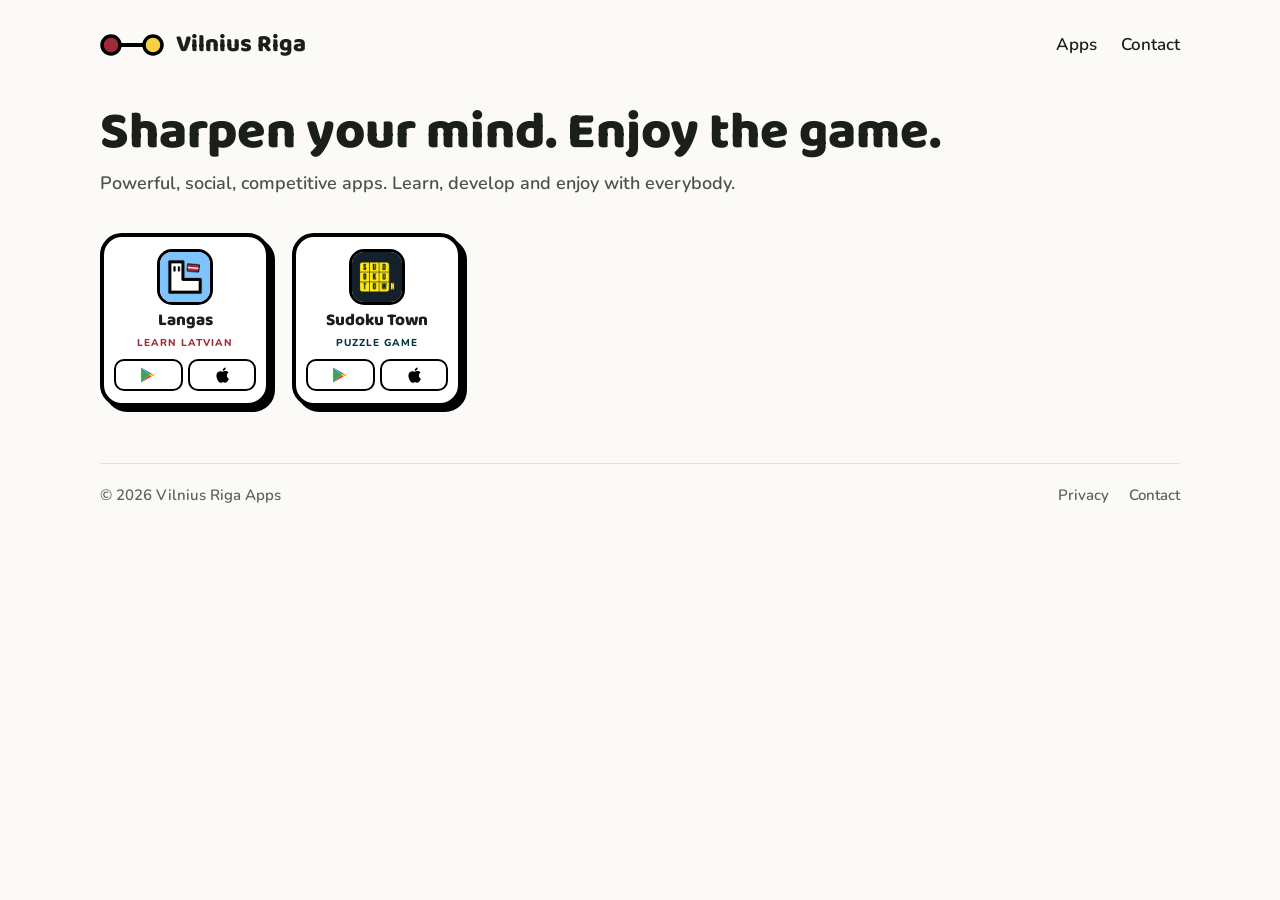
==== index.html @ 27a32954 "vilnius riga apps website added" ====
<!doctype html>
<html lang="en">
<head>
<meta charset="utf-8">
<meta name="viewport" content="width=device-width, initial-scale=1">
<title>Vilnius Riga Apps · Sharpen your mind. Enjoy the game.</title>
<meta name="description" content="Powerful, social, competitive apps. Learn, develop and enjoy with everybody.">
<link rel="canonical" href="https://vilnius-riga.app/">
<meta name="theme-color" content="#FBFAF6">
<meta property="og:type" content="website">
<meta property="og:site_name" content="Vilnius Riga Apps">
<meta property="og:title" content="Vilnius Riga Apps · Sharpen your mind. Enjoy the game.">
<meta property="og:description" content="Powerful, social, competitive apps. Learn, develop and enjoy with everybody.">
<meta property="og:image" content="https://vilnius-riga.app/assets/img/og.png">
<link rel="icon" href="/favicon.ico" sizes="any">
<link rel="icon" href="/favicon-32.png" type="image/png" sizes="32x32">
<link rel="apple-touch-icon" href="/apple-touch-icon.png">
<link rel="preload" href="/assets/fonts/Baloo2.woff2" as="font" type="font/woff2" crossorigin>
<link rel="stylesheet" href="/assets/css/home.css">
</head>
<body>
<div class="wrap">
<header class="top">
  <a class="brand" href="/"><svg width="64" height="24" viewBox="0 0 64 24" aria-hidden="true"><line x1="11" y1="12" x2="53" y2="12" stroke="#000" stroke-width="4"/><circle cx="11" cy="12" r="9" fill="#9E2B36" stroke="#000" stroke-width="3.5"/><circle cx="53" cy="12" r="9" fill="#F5D042" stroke="#000" stroke-width="3.5"/></svg><span>Vilnius Riga</span></a>
  <nav aria-label="Main"><a href="/#apps">Apps</a><a href="/contact/">Contact</a></nav>
</header>
<main>
<section class="hero">
  <h1>Sharpen your mind. Enjoy the game.</h1>
  <p>Powerful, social, competitive apps. Learn, develop and enjoy with everybody.</p>
</section>
<section class="apps" id="apps" aria-label="Apps">
  <article class="tile">
    <img src="/assets/img/langas.png" alt="Langas logo" width="56" height="56">
    <h2>Langas</h2>
    <small style="color:#9E2B36">LEARN LATVIAN</small>
    <div class="stores">
      <a class="store" href="https://play.google.com/store/apps/details?id=com.langas.app" rel="noopener" aria-label="Langas on Google Play"><img src="/assets/img/google-play.svg" alt="" width="16" height="18"></a>
      <button class="store" type="button" data-ios-soon="Langas" aria-label="Langas on the App Store"><img src="/assets/img/apple.svg" alt="" width="16" height="18"></button>
    </div>
  </article>
  <article class="tile">
    <img src="/assets/img/sudoku-town.png" alt="Sudoku Town logo" width="56" height="56">
    <h2>Sudoku Town</h2>
    <small style="color:#02343F">PUZZLE GAME</small>
    <div class="stores">
      <a class="store" href="https://play.google.com/store/apps/details?id=com.sudokutown.app" rel="noopener" aria-label="Sudoku Town on Google Play"><img src="/assets/img/google-play.svg" alt="" width="16" height="18"></a>
      <button class="store" type="button" data-ios-soon="Sudoku Town" aria-label="Sudoku Town on the App Store"><img src="/assets/img/apple.svg" alt="" width="16" height="18"></button>
    </div>
  </article>
</section>
<p class="toast" id="toast" role="status" aria-live="polite"></p>
</main>
<footer class="foot">
  <span>© <span data-year>2026</span> Vilnius Riga Apps</span>
  <nav aria-label="Footer"><a href="/privacy/">Privacy</a><a href="/contact/">Contact</a></nav>
</footer>
</div>
<script src="/assets/js/site.js" defer></script>
</body>
</html>
---- assets/css/home.css ----
/* vilnius-riga.app — main pages */
@font-face { font-family: "Baloo"; src: url("/assets/fonts/Baloo2.woff2") format("woff2"); font-weight: 400 800; font-display: swap; }
@font-face { font-family: "Nunito"; src: url("/assets/fonts/Nunito.woff2") format("woff2"); font-weight: 200 1000; font-display: swap; }

:root {
  --bg: #FBFAF6;
  --ink: #1A1F1C;
  --muted: #4A524D;
  --soft: #5C645F;
  --line: #E4E0D4;
  --field: #CFCABB;
  --red: #9E2B36;
  --sun: #F5D042;
  --teal: #02343F;
}

* { box-sizing: border-box; margin: 0; padding: 0; }
body {
  font-family: "Nunito", system-ui, sans-serif;
  font-weight: 600;
  font-size: 17px;
  line-height: 1.5;
  color: var(--ink);
  background: var(--bg);
  -webkit-font-smoothing: antialiased;
}
img, svg { display: block; max-width: 100%; }
a { color: inherit; }
.wrap { max-width: 1120px; margin: 0 auto; padding: 0 20px; }

/* Header */
.top { display: flex; flex-wrap: wrap; justify-content: space-between; align-items: center; gap: 12px; padding: 32px 0; }
.brand { display: flex; align-items: center; gap: 12px; text-decoration: none; font-family: "Baloo", sans-serif; font-weight: 800; font-size: 24px; line-height: 1; }
.top nav { display: flex; gap: 24px; font-size: 17px; }
.top nav a { text-decoration: none; }
.top nav a:hover { color: var(--red); }

/* Hero */
.hero { margin: 16px 0 36px; }
.hero h1 { font-family: "Baloo", sans-serif; font-weight: 800; font-size: clamp(34px, 6vw, 52px); line-height: 1.05; }
.hero p { font-size: 18px; color: var(--muted); margin-top: 10px; }

/* App tiles */
.apps { display: grid; grid-template-columns: repeat(auto-fill, minmax(150px, 170px)); gap: 22px; }
.tile {
  aspect-ratio: 1;
  display: flex; flex-direction: column; align-items: center; justify-content: center; gap: 5px;
  padding: 12px 10px; text-align: center;
  background: #fff; border: 4px solid #000; border-radius: 22px; box-shadow: 5px 5px 0 #000;
}
.tile > img { width: 56px; height: 56px; border: 3px solid #000; border-radius: 15px; }
.tile h2 { font-family: "Baloo", sans-serif; font-weight: 800; font-size: 17px; line-height: 1.1; margin-top: 2px; }
.tile small { font-size: 10px; font-weight: 800; letter-spacing: 1px; }
.stores { display: flex; gap: 5px; align-self: stretch; margin-top: 3px; }
.store {
  flex: 1; display: flex; align-items: center; justify-content: center; height: 32px;
  background: #fff; border: 2.5px solid #000; border-radius: 10px; cursor: pointer;
  transition: transform .1s ease;
}
.store:hover { transform: translateY(-2px); }
.store img { width: 16px; height: 18px; }

/* Text pages */
.page { padding: 8px 0 24px; max-width: 760px; }
.page h1 { font-family: "Baloo", sans-serif; font-weight: 800; font-size: clamp(32px, 5vw, 44px); line-height: 1.1; }
.page h2 { font-family: "Baloo", sans-serif; font-weight: 800; font-size: 22px; margin: 28px 0 8px; }
.page p, .page li { color: var(--muted); }
.page p { margin-top: 10px; }
.page ul { margin: 8px 0 0 22px; }
.page li { margin-top: 4px; }
.page a { color: var(--red); }
.updated { font-size: 13px; letter-spacing: 1.5px; font-weight: 800; color: var(--soft) !important; }
.links { list-style: none; margin-left: 0 !important; }
.links li { margin-top: 10px; }

/* Forms */
.form { display: flex; flex-direction: column; gap: 16px; margin-top: 24px; }
.form label { display: flex; flex-direction: column; gap: 6px; font-weight: 800; font-size: 15px; }
.form input, .form select, .form textarea {
  font: inherit; font-weight: 600; color: var(--ink);
  padding: 11px 14px; background: #fff; border: 1px solid var(--field); border-radius: 10px;
}
.form textarea { min-height: 150px; resize: vertical; }
.form input:focus, .form select:focus, .form textarea:focus { outline: 2px solid var(--ink); outline-offset: 1px; }
.count { align-self: flex-end; font-size: 13px; color: var(--soft); font-weight: 600; }
.hp { position: absolute; left: -9999px; }
.btn {
  font: inherit; font-weight: 800; font-size: 16px; cursor: pointer;
  padding: 12px 26px; background: var(--sun); color: #000;
  border: 3px solid #000; border-radius: 14px; box-shadow: 4px 4px 0 #000;
}
.btn:disabled { opacity: .6; cursor: default; }
.form-status { min-height: 24px; font-weight: 800; }
.form-status.ok { color: #1F6B3A; }
.form-status.err { color: var(--red); }

/* Footer */
.foot {
  display: flex; flex-wrap: wrap; justify-content: space-between; gap: 12px;
  margin-top: 56px; padding: 20px 0 40px; border-top: 1px solid var(--line);
  font-size: 15px; color: var(--soft);
}
.foot nav { display: flex; gap: 20px; }
.foot a { text-decoration: none; }
.foot a:hover { color: var(--ink); }

/* iOS notice */
.toast {
  position: fixed; left: 50%; bottom: 28px; transform: translate(-50%, 20px);
  background: #000; color: #fff; font-weight: 800; font-size: 15px;
  padding: 12px 20px; border-radius: 12px;
  opacity: 0; pointer-events: none; transition: opacity .2s ease, transform .2s ease;
}
.toast.show { opacity: 1; transform: translate(-50%, 0); }

@media (max-width: 400px) {
  .apps { grid-template-columns: repeat(2, minmax(0, 1fr)); gap: 16px; }
}
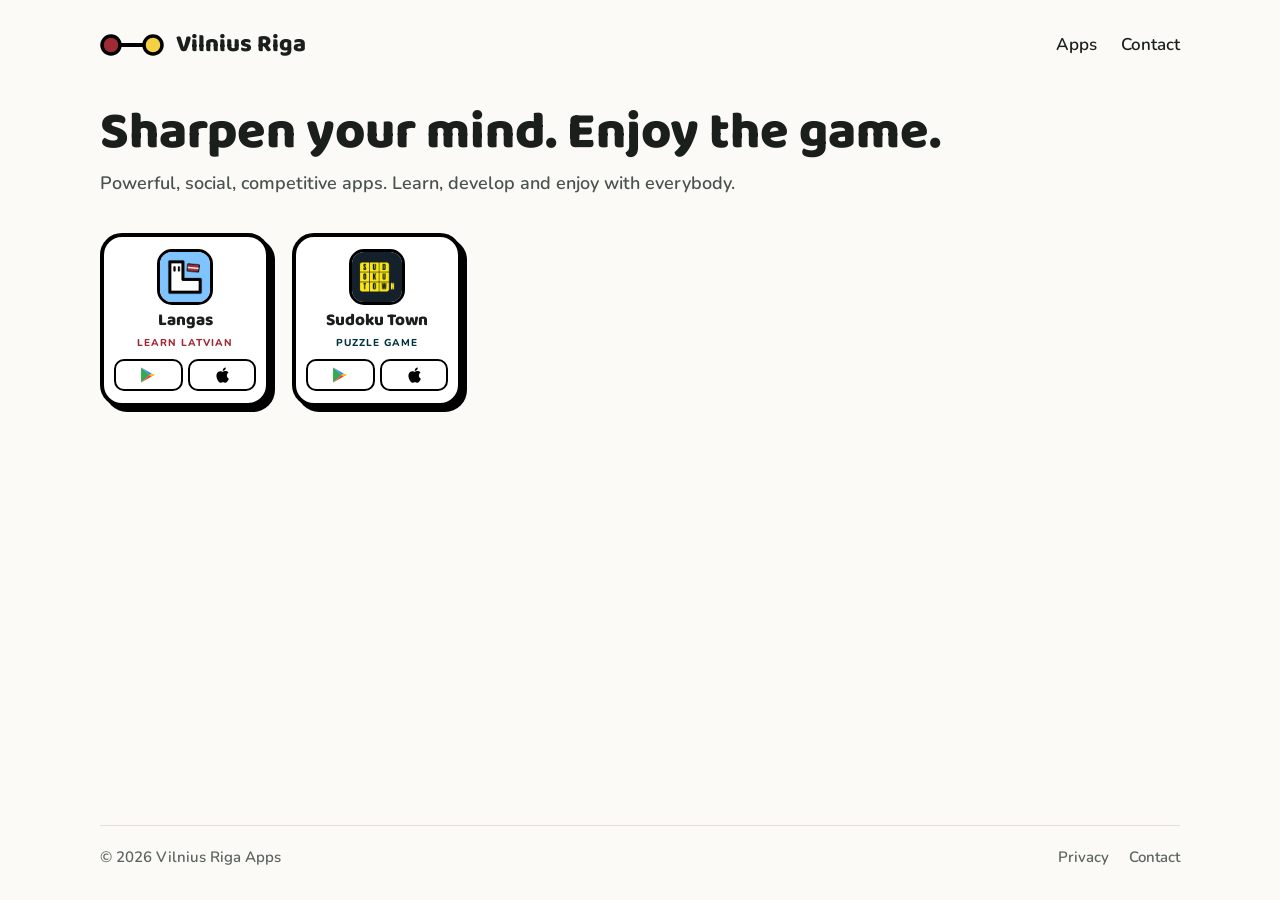
==== commit ed43d850: "vilnius riga page content updates" ====
--- a/index.html
+++ b/index.html
@@ -32,7 +32,7 @@
 <section class="apps" id="apps" aria-label="Apps">
   <article class="tile">
     <img src="/assets/img/langas.png" alt="Langas logo" width="56" height="56">
-    <h2>Langas</h2>
+    <h2><a class="card-link" href="/langas/">Langas</a></h2>
     <small style="color:#9E2B36">LEARN LATVIAN</small>
     <div class="stores">
       <a class="store" href="https://play.google.com/store/apps/details?id=com.langas.app" rel="noopener" aria-label="Langas on Google Play"><img src="/assets/img/google-play.svg" alt="" width="16" height="18"></a>
@@ -41,7 +41,7 @@
   </article>
   <article class="tile">
     <img src="/assets/img/sudoku-town.png" alt="Sudoku Town logo" width="56" height="56">
-    <h2>Sudoku Town</h2>
+    <h2><a class="card-link" href="/sudoku-town/">Sudoku Town</a></h2>
     <small style="color:#02343F">PUZZLE GAME</small>
     <div class="stores">
       <a class="store" href="https://play.google.com/store/apps/details?id=com.sudokutown.app" rel="noopener" aria-label="Sudoku Town on Google Play"><img src="/assets/img/google-play.svg" alt="" width="16" height="18"></a>
--- a/assets/css/home.css
+++ b/assets/css/home.css
@@ -26,7 +26,8 @@
 }
 img, svg { display: block; max-width: 100%; }
 a { color: inherit; }
-.wrap { max-width: 1120px; margin: 0 auto; padding: 0 20px; }
+.wrap { max-width: 1120px; margin: 0 auto; padding: 0 20px; min-height: 100vh; display: flex; flex-direction: column; }
+main { flex: 1; }
 
 /* Header */
 .top { display: flex; flex-wrap: wrap; justify-content: space-between; align-items: center; gap: 12px; padding: 32px 0; }
@@ -47,11 +48,17 @@
   display: flex; flex-direction: column; align-items: center; justify-content: center; gap: 5px;
   padding: 12px 10px; text-align: center;
   background: #fff; border: 4px solid #000; border-radius: 22px; box-shadow: 5px 5px 0 #000;
+  position: relative; transition: transform .12s ease, box-shadow .12s ease;
 }
+.tile:hover { transform: translate(-2px, -2px); box-shadow: 7px 7px 0 #000; }
+/* The app name link covers the whole card; store buttons sit above it */
+.card-link { text-decoration: none; }
+.card-link::after { content: ""; position: absolute; inset: 0; border-radius: 18px; }
+.card-link:focus-visible::after { outline: 3px solid var(--red); outline-offset: 4px; }
 .tile > img { width: 56px; height: 56px; border: 3px solid #000; border-radius: 15px; }
 .tile h2 { font-family: "Baloo", sans-serif; font-weight: 800; font-size: 17px; line-height: 1.1; margin-top: 2px; }
 .tile small { font-size: 10px; font-weight: 800; letter-spacing: 1px; }
-.stores { display: flex; gap: 5px; align-self: stretch; margin-top: 3px; }
+.stores { display: flex; gap: 5px; align-self: stretch; margin-top: 3px; position: relative; z-index: 1; }
 .store {
   flex: 1; display: flex; align-items: center; justify-content: center; height: 32px;
   background: #fff; border: 2.5px solid #000; border-radius: 10px; cursor: pointer;
@@ -97,7 +104,7 @@
 /* Footer */
 .foot {
   display: flex; flex-wrap: wrap; justify-content: space-between; gap: 12px;
-  margin-top: 56px; padding: 20px 0 40px; border-top: 1px solid var(--line);
+  margin-top: 56px; padding: 20px 0 32px; border-top: 1px solid var(--line);
   font-size: 15px; color: var(--soft);
 }
 .foot nav { display: flex; gap: 20px; }
@@ -116,3 +123,18 @@
 @media (max-width: 400px) {
   .apps { grid-template-columns: repeat(2, minmax(0, 1fr)); gap: 16px; }
 }
+
+/* App pages */
+.app-hero { display: flex; flex-wrap: wrap; align-items: center; gap: 24px; margin: 8px 0 40px; }
+.app-hero > img { width: 120px; height: 120px; border: 4px solid #000; border-radius: 30px; box-shadow: 5px 5px 0 #000; }
+.app-hero h1 { font-family: "Baloo", sans-serif; font-weight: 800; font-size: clamp(34px, 6vw, 52px); line-height: 1.05; }
+.app-hero p { font-size: 18px; color: var(--muted); margin-top: 6px; }
+.app-hero .stores { width: 150px; margin-top: 14px; }
+.app-hero .store { height: 40px; }
+.app-hero .store img { width: 19px; height: 21px; }
+.features { display: grid; grid-template-columns: repeat(auto-fill, minmax(240px, 1fr)); gap: 20px; }
+.feature { background: #fff; border: 3px solid #000; border-radius: 18px; box-shadow: 4px 4px 0 #000; padding: 18px 20px; }
+.feature h2 { font-family: "Baloo", sans-serif; font-weight: 800; font-size: 20px; line-height: 1.15; }
+.feature p { color: var(--muted); font-size: 15px; margin-top: 6px; }
+.app-links { display: flex; flex-wrap: wrap; gap: 20px; margin-top: 32px; font-size: 15px; }
+.app-links a { color: var(--red); }
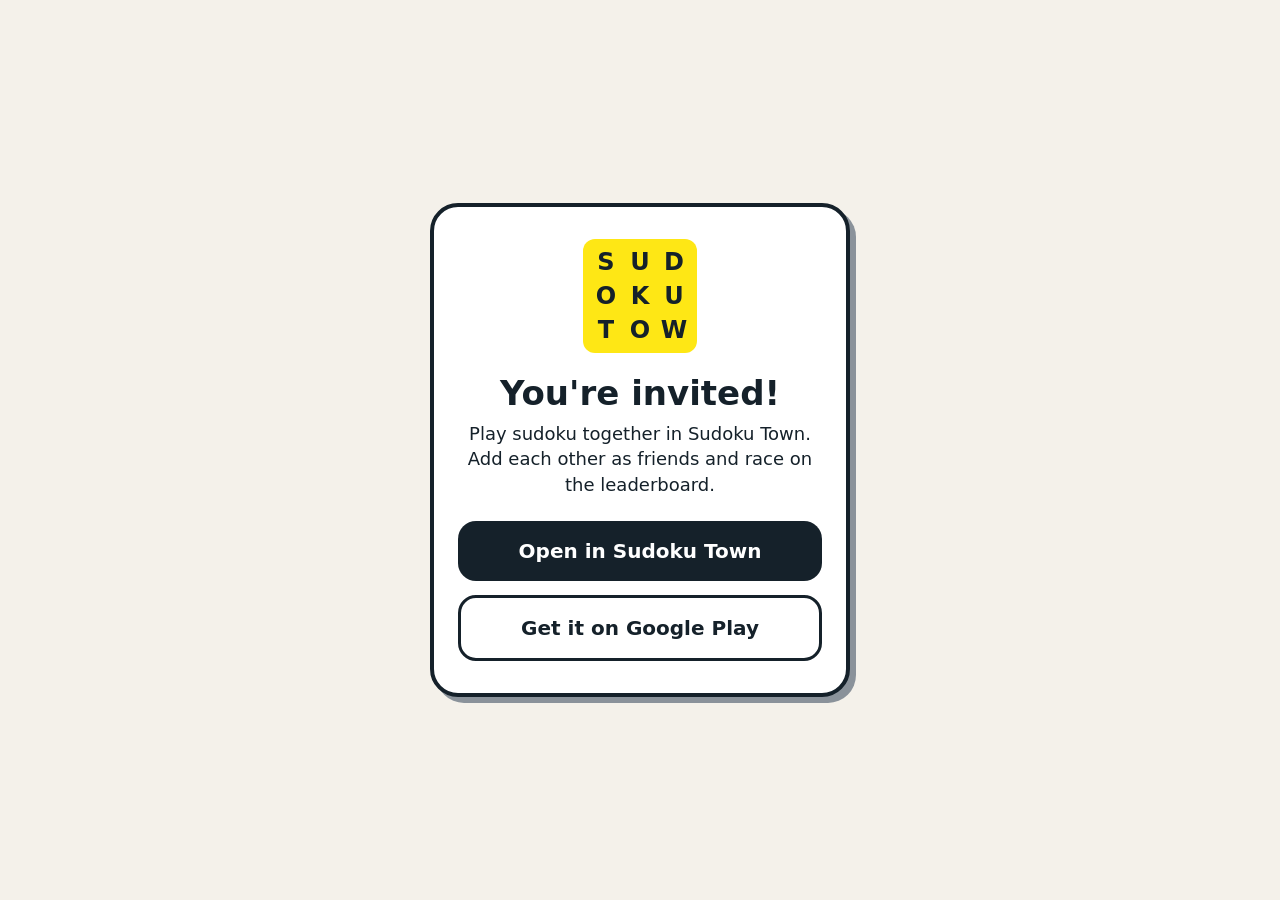
==== commit f9180c46: "invite and referral system integrated" ====
--- a/index.html
+++ b/index.html
@@ -2,60 +2,67 @@
 <html lang="en">
 <head>
 <meta charset="utf-8">
+<meta name="robots" content="noindex">
 <meta name="viewport" content="width=device-width, initial-scale=1">
-<title>Vilnius Riga Apps · Sharpen your mind. Enjoy the game.</title>
-<meta name="description" content="Powerful, social, competitive apps. Learn, develop and enjoy with everybody.">
-<link rel="canonical" href="https://vilnius-riga.app/">
-<meta name="theme-color" content="#FBFAF6">
-<meta property="og:type" content="website">
-<meta property="og:site_name" content="Vilnius Riga Apps">
-<meta property="og:title" content="Vilnius Riga Apps · Sharpen your mind. Enjoy the game.">
-<meta property="og:description" content="Powerful, social, competitive apps. Learn, develop and enjoy with everybody.">
-<meta property="og:image" content="https://vilnius-riga.app/assets/img/og.png">
-<link rel="icon" href="/favicon.ico" sizes="any">
-<link rel="icon" href="/favicon-32.png" type="image/png" sizes="32x32">
-<link rel="apple-touch-icon" href="/apple-touch-icon.png">
-<link rel="preload" href="/assets/fonts/Baloo2.woff2" as="font" type="font/woff2" crossorigin>
-<link rel="stylesheet" href="/assets/css/home.css">
+<title>You're invited · Sudoku Town</title>
+<meta name="description" content="A friend invited you to play sudoku in Sudoku Town.">
+<meta property="og:title" content="You're invited to Sudoku Town">
+<meta property="og:description" content="Play sudoku with your friends.">
+<style>
+  :root { --navy: #15212A; --yellow: #FEE715; --page: #F4F1EA; }
+  * { box-sizing: border-box; }
+  body {
+    margin: 0; min-height: 100vh; display: flex; align-items: center; justify-content: center;
+    background: var(--page); color: var(--navy);
+    font-family: system-ui, -apple-system, "Segoe UI", Roboto, sans-serif; padding: 16px;
+  }
+  .card {
+    width: 100%; max-width: 420px; background: #fff; border: 4px solid var(--navy);
+    border-radius: 28px; padding: 32px 24px; text-align: center; box-shadow: 6px 6px 0 #8A929A;
+  }
+  .logo {
+    display: inline-grid; grid-template-columns: repeat(3, 34px); background: var(--yellow);
+    border-radius: 12px; padding: 6px; font-weight: 900; font-size: 24px; line-height: 34px; margin-bottom: 20px;
+  }
+  h1 { margin: 0 0 8px; font-size: 34px; }
+  p { margin: 0 0 24px; font-size: 18px; line-height: 1.4; }
+  .btn {
+    display: block; text-decoration: none; font-weight: 700; font-size: 20px;
+    padding: 18px; border-radius: 18px; margin-top: 14px;
+  }
+  .open { background: var(--navy); color: #fff; }
+  .play { background: #fff; color: var(--navy); border: 3px solid var(--navy); }
+  .note { font-size: 14px; opacity: .7; margin: 18px 0 0; }
+</style>
 </head>
 <body>
-<div class="wrap">
-<header class="top">
-  <a class="brand" href="/"><svg width="64" height="24" viewBox="0 0 64 24" aria-hidden="true"><line x1="11" y1="12" x2="53" y2="12" stroke="#000" stroke-width="4"/><circle cx="11" cy="12" r="9" fill="#9E2B36" stroke="#000" stroke-width="3.5"/><circle cx="53" cy="12" r="9" fill="#F5D042" stroke="#000" stroke-width="3.5"/></svg><span>Vilnius Riga</span></a>
-  <nav aria-label="Main"><a href="/#apps">Apps</a><a href="/contact/">Contact</a></nav>
-</header>
-<main>
-<section class="hero">
-  <h1>Sharpen your mind. Enjoy the game.</h1>
-  <p>Powerful, social, competitive apps. Learn, develop and enjoy with everybody.</p>
-</section>
-<section class="apps" id="apps" aria-label="Apps">
-  <article class="tile">
-    <img src="/assets/img/langas.png" alt="Langas logo" width="56" height="56">
-    <h2><a class="card-link" href="/langas/">Langas</a></h2>
-    <small style="color:#9E2B36">LEARN LATVIAN</small>
-    <div class="stores">
-      <a class="store" href="https://play.google.com/store/apps/details?id=com.langas.app" rel="noopener" aria-label="Langas on Google Play"><img src="/assets/img/google-play.svg" alt="" width="16" height="18"></a>
-      <button class="store" type="button" data-ios-soon="Langas" aria-label="Langas on the App Store"><img src="/assets/img/apple.svg" alt="" width="16" height="18"></button>
-    </div>
-  </article>
-  <article class="tile">
-    <img src="/assets/img/sudoku-town.png" alt="Sudoku Town logo" width="56" height="56">
-    <h2><a class="card-link" href="/sudoku-town/">Sudoku Town</a></h2>
-    <small style="color:#02343F">PUZZLE GAME</small>
-    <div class="stores">
-      <a class="store" href="https://play.google.com/store/apps/details?id=com.sudokutown.app" rel="noopener" aria-label="Sudoku Town on Google Play"><img src="/assets/img/google-play.svg" alt="" width="16" height="18"></a>
-      <button class="store" type="button" data-ios-soon="Sudoku Town" aria-label="Sudoku Town on the App Store"><img src="/assets/img/apple.svg" alt="" width="16" height="18"></button>
-    </div>
-  </article>
-</section>
-<p class="toast" id="toast" role="status" aria-live="polite"></p>
-</main>
-<footer class="foot">
-  <span>© <span data-year>2026</span> Vilnius Riga Apps</span>
-  <nav aria-label="Footer"><a href="/privacy/">Privacy</a><a href="/contact/">Contact</a></nav>
-</footer>
-</div>
-<script src="/assets/js/site.js" defer></script>
+<main class="card">
+  <div class="logo"><span>S</span><span>U</span><span>D</span><span>O</span><span>K</span><span>U</span><span>T</span><span>O</span><span>W</span></div>
+  <h1 id="title">You're invited!</h1>
+  <p>Play sudoku together in Sudoku Town.<br>Add each other as friends and race on the leaderboard.</p>
+  <a class="btn open" id="open" href="#">Open in Sudoku Town</a>
+  <a class="btn play" id="play" href="https://play.google.com/store/apps/details?id=com.sudokutown.app">Get it on Google Play</a>
+  </main>
+<script>
+  var play = "https://play.google.com/store/apps/details?id=com.sudokutown.app";
+  var m = location.pathname.match(/\/sudoku-town\/u\/([0-9a-fA-F-]{36})\/?$/);
+  var id = m ? m[1].toLowerCase() : null;
+  // Google Play passes "inv=<id>" to the app after install, so the inviter gets the reward.
+  var playLink = id ? play + "&referrer=" + encodeURIComponent("inv=" + id) : play;
+  document.getElementById("play").href = playLink;
+  // Android with the app installed: open the app on the inviter's profile.
+  document.getElementById("open").href =
+    "intent://vilnius-riga.app" + location.pathname +
+    "#Intent;scheme=https;package=com.sudokutown.app;S.browser_fallback_url=" + encodeURIComponent(playLink) + ";end";
+  // "Ahmad invites you!" (only the username, nothing else)
+  if (id) {
+    fetch("https://www.eumaps.org/api/sudoku/invite/name/" + id)
+      .then(function (r) { return r.json(); })
+      .then(function (j) {
+        if (j && j.resStatus && j.name) document.getElementById("title").textContent = j.name + " invites you!";
+      })
+      .catch(function () {});
+  }
+</script>
 </body>
 </html>
